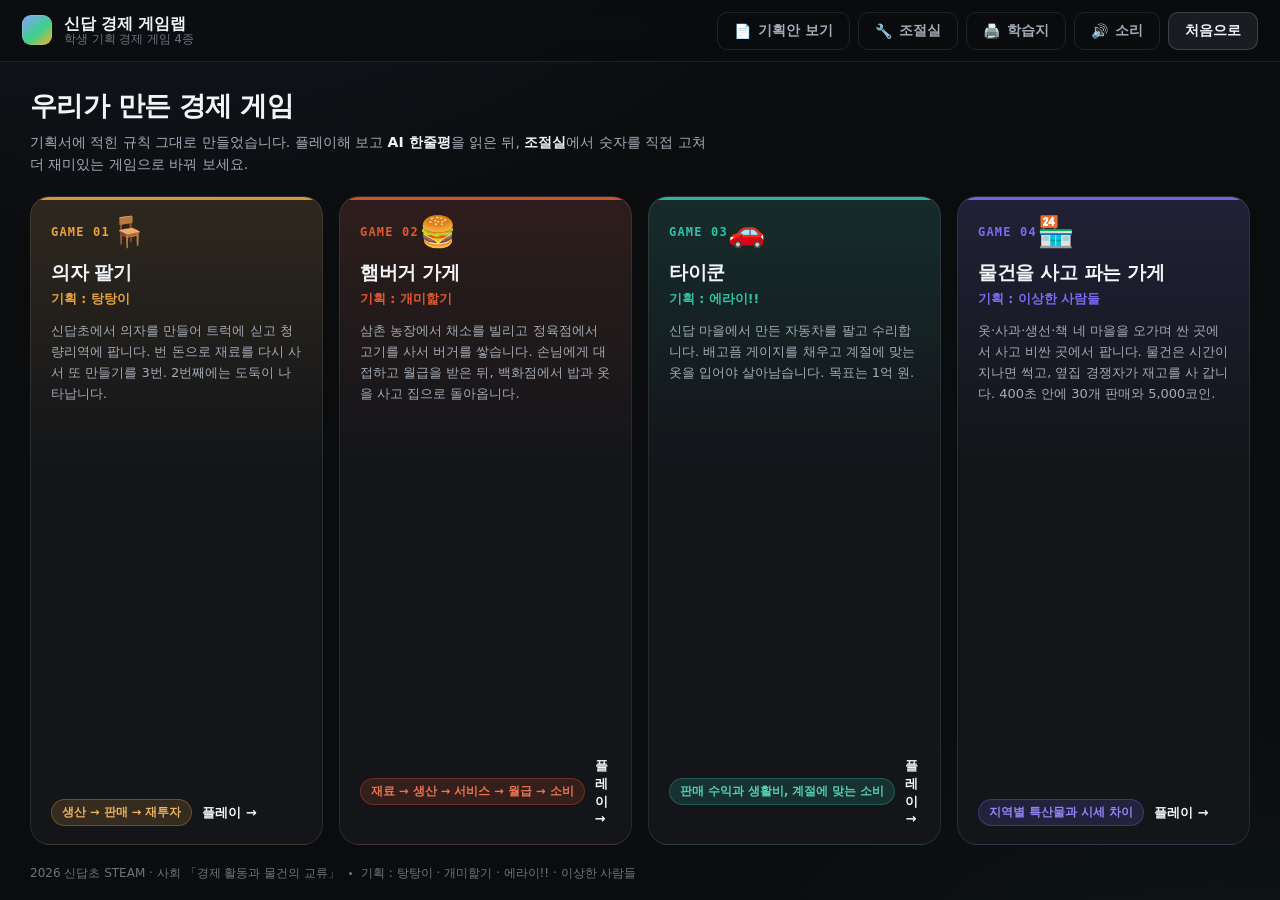
==== index.html @ 1791b45f "학생 기획안 PDF로 만든 STEAM 경제 게임 4종 - 기획서 PDF 16쪽을 PNG로 추출하고 게임별 규칙을 extracted_games.md로 정리 - 의자 팔기 / 햄버거 " ====
<!DOCTYPE html>
<html lang="ko">
<head>
<meta charset="UTF-8">
<meta name="viewport" content="width=device-width, initial-scale=1, viewport-fit=cover">
<title>신답 경제 게임랩 — 학생 기획 경제 게임 4종</title>
<meta name="description" content="초등학생이 직접 기획한 경제 게임 4종을 플레이하고, AI 한줄평을 보며 게임 밸런스를 직접 고쳐보는 STEAM 수업용 웹앱.">
<meta property="og:title" content="신답 경제 게임랩">
<meta property="og:description" content="학생이 기획한 경제 게임 4종 · AI 한줄평 · 밸런스 조절실">
<meta property="og:type" content="website">
<meta property="og:image" content="og.png">
<link rel="icon" href="favicon.svg" type="image/svg+xml">
<link rel="stylesheet" href="css/style.css">
<link rel="stylesheet" href="css/games.css">
</head>
<body>

<div id="app">

  <!-- ── 상단바 ───────────────────────────────────── -->
  <header class="topbar">
    <button class="brand" id="brand-btn" type="button">
      <span class="brand-mark" aria-hidden="true"></span>
      <span class="brand-text">
        <b>신답 경제 게임랩</b>
        <small>학생 기획 경제 게임 4종</small>
      </span>
    </button>

    <div class="topbar-right">
      <button class="btn ghost" id="btn-sheet" type="button" hidden>
        <span aria-hidden="true">📄</span> 기획안 보기
      </button>
      <button class="btn ghost" id="btn-tuner" type="button" hidden>
        <span aria-hidden="true">🔧</span> 조절실
      </button>
      <a class="btn ghost" id="btn-worksheet" href="worksheet.html" target="_blank" rel="noopener">
        <span aria-hidden="true">🖨️</span> 학습지
      </a>
      <button class="btn ghost" id="btn-sound" type="button" aria-pressed="true">
        <span aria-hidden="true">🔊</span> 소리
      </button>
      <button class="btn" id="btn-home" type="button" hidden>처음으로</button>
    </div>
  </header>

  <!-- ── 대시보드 ─────────────────────────────────── -->
  <main id="view-dashboard" class="view">
    <div class="dash-head">
      <h1>우리가 만든 경제 게임</h1>
      <p>기획서에 적힌 규칙 그대로 만들었습니다. 플레이해 보고 <b>AI 한줄평</b>을 읽은 뒤,
         <b>조절실</b>에서 숫자를 직접 고쳐 더 재미있는 게임으로 바꿔 보세요.</p>
    </div>
    <div class="card-grid" id="card-grid"></div>
    <footer class="dash-foot">
      <span>2026 신답초 STEAM · 사회 「경제 활동과 물건의 교류」</span>
      <span class="dot"></span>
      <span>기획 : 탕탕이 · 개미핥기 · 에라이!! · 이상한 사람들</span>
    </footer>
  </main>

  <!-- ── 게임 화면 ────────────────────────────────── -->
  <section id="view-game" class="view" hidden>
    <div class="game-head">
      <div class="gh-left">
        <span class="gh-num" id="gh-num">01</span>
        <div>
          <h2 id="gh-title">게임 제목</h2>
          <p class="gh-meta">
            <span id="gh-student">기획 : —</span>
            <span class="dot"></span>
            <span id="gh-concept">개념</span>
          </p>
        </div>
      </div>
      <div class="gh-review">
        <span class="gh-review-tag">AI 한줄평</span>
        <p id="gh-review-text">—</p>
      </div>
    </div>

    <div class="game-body">
      <aside class="panel stat-panel" id="stat-panel"></aside>
      <div class="stage-wrap">
        <div class="stage" id="scene"></div>
      </div>
      <aside class="panel ctrl-panel" id="interactive-controls-container"></aside>
    </div>
  </section>

  <!-- ── 결과 오버레이 ────────────────────────────── -->
  <div class="overlay" id="overlay" hidden>
    <div class="overlay-card" role="dialog" aria-modal="true">
      <div class="ov-icon" id="ov-icon">🎉</div>
      <h3 id="ov-title">성공!</h3>
      <p id="ov-desc"></p>
      <div class="ov-actions">
        <button class="btn primary" id="ov-btn" type="button">계속하기</button>
        <button class="btn ghost" id="ov-home" type="button">처음으로</button>
      </div>
    </div>
  </div>

  <!-- ── 기획안 뷰어 ──────────────────────────────── -->
  <div class="modal" id="sheet-modal" hidden>
    <div class="modal-card" role="dialog" aria-modal="true" aria-label="학생 기획안">
      <div class="modal-head">
        <h3 id="sheet-title">학생 기획안</h3>
        <button class="icon-btn" id="sheet-close" type="button" aria-label="닫기">✕</button>
      </div>
      <div class="sheet-scroll" id="sheet-scroll"></div>
    </div>
  </div>

  <!-- ── 조절실 (밸런스 튜너) ─────────────────────── -->
  <aside class="drawer" id="tuner" hidden aria-label="조절실">
    <div class="drawer-head">
      <div>
        <h3>🔧 조절실</h3>
        <p>숫자를 바꾸고 <b>적용 후 다시 시작</b>을 누르면 바뀐 규칙으로 플레이됩니다.</p>
      </div>
      <button class="icon-btn" id="tuner-close" type="button" aria-label="닫기">✕</button>
    </div>
    <div class="drawer-body" id="tuner-body"></div>
    <div class="drawer-foot">
      <button class="btn ghost" id="tuner-reset" type="button">기획서 원래 값으로</button>
      <button class="btn primary" id="tuner-apply" type="button">적용 후 다시 시작</button>
    </div>
  </aside>
  <div class="drawer-scrim" id="drawer-scrim" hidden></div>

</div>

<script src="js/core.js"></script>
<script src="js/games/chair.js"></script>
<script src="js/games/burger.js"></script>
<script src="js/games/tycoon.js"></script>
<script src="js/games/market.js"></script>
<script src="js/boot.js"></script>
</body>
</html>
---- css/style.css ----
/* ═══════════════════════════════════════════════════
   신답 경제 게임랩 — 뉴트럴 다크 + 게임별 액센트
   전자칠판(무스크롤) / 크롬북 16:9 기준
   ═══════════════════════════════════════════════════ */

*, *::before, *::after { box-sizing: border-box; }

:root {
  --bg:        #0b0c0e;
  --surface:   #131519;
  --surface-2: #191c21;
  --surface-3: #21252c;
  --line:      rgba(255,255,255,.09);
  --line-2:    rgba(255,255,255,.16);
  --text:      #f2f4f7;
  --text-2:    #a3abb6;
  --text-3:    #6c757f;

  --accent:      #8aa0ff;
  --accent-soft: rgba(138,160,255,.14);

  --good: #3ecf8e;
  --warn: #f0b429;
  --bad:  #f2565b;

  --r-sm: 8px;
  --r:    14px;
  --r-lg: 20px;

  --shadow: 0 1px 2px rgba(0,0,0,.4), 0 8px 28px rgba(0,0,0,.45);

  --font: "Pretendard Variable", Pretendard, -apple-system, BlinkMacSystemFont,
          "Segoe UI", "Malgun Gothic", "Apple SD Gothic Neo", system-ui, sans-serif;
  --mono: "SF Mono", "JetBrains Mono", Consolas, "D2Coding", ui-monospace, monospace;
}

html, body {
  margin: 0; padding: 0;
  height: 100%;
  background: var(--bg);
  color: var(--text);
  font-family: var(--font);
  -webkit-font-smoothing: antialiased;
  overscroll-behavior: none;
}
body { overflow: hidden; }

button { font-family: inherit; }
h1, h2, h3, h4, p { margin: 0; }

#app {
  height: 100dvh;
  display: flex;
  flex-direction: column;
  background:
    radial-gradient(1200px 600px at 12% -10%, rgba(138,160,255,.07), transparent 60%),
    radial-gradient(900px 500px at 95% 110%, rgba(62,207,142,.05), transparent 60%),
    var(--bg);
}

/* ── 상단바 ─────────────────────────────────────── */
.topbar {
  flex: 0 0 auto;
  height: 62px;
  display: flex; align-items: center; justify-content: space-between;
  padding: 0 22px;
  border-bottom: 1px solid var(--line);
  background: rgba(11,12,14,.72);
  backdrop-filter: blur(10px);
}
.brand {
  display: flex; align-items: center; gap: 12px;
  background: none; border: 0; padding: 0; cursor: pointer; color: inherit;
}
.brand-mark {
  width: 30px; height: 30px; border-radius: 9px; flex: 0 0 auto;
  background: linear-gradient(140deg, #8aa0ff 0%, #3ecf8e 55%, #f0b429 100%);
  box-shadow: 0 0 0 1px rgba(255,255,255,.12) inset;
}
.brand-text { display: flex; flex-direction: column; align-items: flex-start; line-height: 1.15; }
.brand-text b { font-size: 16px; letter-spacing: -.01em; }
.brand-text small { font-size: 11.5px; color: var(--text-3); }

.topbar-right { display: flex; align-items: center; gap: 8px; }

.btn {
  height: 38px; padding: 0 16px;
  border-radius: 10px;
  border: 1px solid var(--line-2);
  background: var(--surface-2);
  color: var(--text);
  font-size: 14px; font-weight: 600;
  cursor: pointer;
  transition: background .14s ease, border-color .14s ease, transform .08s ease;
  display: inline-flex; align-items: center; gap: 7px;
  white-space: nowrap;
  text-decoration: none;
}
.btn:hover { background: var(--surface-3); border-color: rgba(255,255,255,.26); }
.btn:active { transform: translateY(1px); }
.btn.ghost { background: transparent; border-color: var(--line); color: var(--text-2); }
.btn.ghost:hover { background: var(--surface-2); color: var(--text); }
.btn.primary {
  background: var(--accent); border-color: transparent; color: #0b0c0e;
}
.btn.primary:hover { filter: brightness(1.08); background: var(--accent); }
.btn[disabled] { opacity: .38; cursor: not-allowed; transform: none; }
.btn.big { height: 46px; font-size: 15.5px; padding: 0 20px; }
.btn[aria-pressed="false"] { opacity: .45; }

.icon-btn {
  width: 34px; height: 34px; border-radius: 9px;
  border: 1px solid var(--line); background: transparent; color: var(--text-2);
  cursor: pointer; font-size: 15px; line-height: 1;
}
.icon-btn:hover { background: var(--surface-2); color: var(--text); }

.dot { display: inline-block; width: 3px; height: 3px; border-radius: 50%;
       background: var(--text-3); vertical-align: middle; margin: 0 9px; }

/* ── 뷰 공통 ────────────────────────────────────── */
.view { flex: 1 1 auto; min-height: 0; display: flex; flex-direction: column; }
.view[hidden] { display: none; }

/* ── 대시보드 ───────────────────────────────────── */
#view-dashboard { padding: 26px 30px 18px; gap: 20px; }
.dash-head h1 { font-size: 27px; font-weight: 800; letter-spacing: -.025em; }
.dash-head p  { margin-top: 7px; font-size: 14px; color: var(--text-2); max-width: 76ch; line-height: 1.6; }
.dash-head b  { color: var(--text); font-weight: 700; }

.card-grid {
  flex: 1 1 auto; min-height: 0;
  display: grid;
  grid-template-columns: repeat(4, 1fr);
  gap: 16px;
}

.gcard {
  position: relative;
  display: flex; flex-direction: column;
  padding: 20px 20px 18px;
  border-radius: var(--r-lg);
  border: 1px solid var(--line);
  background:
    linear-gradient(180deg, color-mix(in srgb, var(--c) 13%, transparent) 0%, transparent 42%),
    var(--surface);
  cursor: pointer; text-align: left;
  color: inherit;
  transition: transform .16s cubic-bezier(.2,.7,.3,1), border-color .16s ease, box-shadow .16s ease;
  overflow: hidden;
}
.gcard::after {
  content: ""; position: absolute; inset: 0 0 auto 0; height: 3px;
  background: var(--c); opacity: .9;
}
.gcard:hover {
  transform: translateY(-4px);
  border-color: color-mix(in srgb, var(--c) 45%, var(--line));
  box-shadow: 0 14px 34px rgba(0,0,0,.5), 0 0 0 1px color-mix(in srgb, var(--c) 22%, transparent);
}
.gcard-top { display: flex; align-items: center; justify-content: space-between; margin-bottom: 14px; }
.gcard-num {
  font-family: var(--mono); font-size: 12px; letter-spacing: .1em;
  color: var(--c); font-weight: 700;
}
.gcard-emoji { font-size: 30px; line-height: 1; }
.gcard h3 { font-size: 19px; font-weight: 800; letter-spacing: -.02em; line-height: 1.25; }
.gcard-student { margin-top: 6px; font-size: 12.5px; color: var(--c); font-weight: 600; }
.gcard-desc {
  margin-top: 12px; font-size: 13px; line-height: 1.62; color: var(--text-2);
  flex: 1 1 auto;
}
.gcard-foot { margin-top: 14px; display: flex; align-items: center; justify-content: space-between; gap: 10px; }
.badge {
  font-size: 11.5px; font-weight: 600; padding: 5px 10px; border-radius: 999px;
  background: color-mix(in srgb, var(--c) 16%, transparent);
  color: color-mix(in srgb, var(--c) 82%, white);
  border: 1px solid color-mix(in srgb, var(--c) 30%, transparent);
  white-space: nowrap;
}
.gcard-play {
  font-size: 13px; font-weight: 700; color: var(--text);
  display: inline-flex; align-items: center; gap: 5px;
}

.dash-foot {
  flex: 0 0 auto;
  font-size: 12px; color: var(--text-3);
  display: flex; align-items: center; flex-wrap: wrap;
}

/* ── 게임 헤더 ──────────────────────────────────── */
#view-game { padding: 0; }
.game-head {
  flex: 0 0 auto;
  display: flex; align-items: stretch; justify-content: space-between; gap: 20px;
  padding: 14px 26px;
  border-bottom: 1px solid var(--line);
  background: linear-gradient(180deg, color-mix(in srgb, var(--c,#8aa0ff) 10%, transparent), transparent);
}
.gh-left { display: flex; align-items: center; gap: 14px; min-width: 0; }
.gh-num {
  font-family: var(--mono); font-size: 12px; font-weight: 700; letter-spacing: .1em;
  color: var(--c, var(--accent));
  border: 1px solid color-mix(in srgb, var(--c,#8aa0ff) 40%, transparent);
  padding: 6px 9px; border-radius: 8px;
}
.game-head h2 { font-size: 19px; font-weight: 800; letter-spacing: -.02em; }
.gh-meta { margin-top: 3px; font-size: 12.5px; color: var(--text-3); }
.gh-meta #gh-student { color: var(--c, var(--accent)); font-weight: 600; }

.gh-review {
  display: flex; align-items: center; gap: 12px;
  max-width: 640px;
  padding: 9px 15px;
  border-radius: 12px;
  border: 1px solid var(--line);
  background: var(--surface);
}
.gh-review-tag {
  flex: 0 0 auto;
  font-size: 11px; font-weight: 700; letter-spacing: .02em;
  padding: 4px 9px; border-radius: 999px;
  background: var(--accent-soft); color: #b9c6ff;
  border: 1px solid rgba(138,160,255,.28);
}
.gh-review p { font-size: 13px; line-height: 1.55; color: var(--text-2); }
.gh-review b { color: var(--text); }

/* ── 게임 본문 3분할 ────────────────────────────── */
.game-body {
  flex: 1 1 auto; min-height: 0;
  display: grid;
  grid-template-columns: 236px minmax(0,1fr) 268px;
  gap: 16px;
  padding: 16px 26px 20px;
}
.panel {
  border: 1px solid var(--line);
  border-radius: var(--r);
  background: var(--surface);
  padding: 16px;
  overflow-y: auto;
  overflow-x: hidden;
}
.panel::-webkit-scrollbar { width: 8px; }
.panel::-webkit-scrollbar-thumb { background: var(--surface-3); border-radius: 8px; }

.stage-wrap { min-width: 0; min-height: 0; display: flex; }
.stage {
  flex: 1 1 auto; min-width: 0; min-height: 0;
  position: relative;
  border: 1px solid var(--line);
  border-radius: var(--r);
  background:
    linear-gradient(180deg, rgba(255,255,255,.02), transparent 30%),
    var(--surface-2);
  overflow: hidden;
}

/* 패널 요소 */
.p-title {
  font-size: 11px; font-weight: 700; letter-spacing: .09em; text-transform: uppercase;
  color: var(--text-3); margin-bottom: 12px;
}
.stat {
  display: flex; align-items: baseline; justify-content: space-between; gap: 8px;
  padding: 11px 0;
  border-bottom: 1px solid var(--line);
}
.stat:last-child { border-bottom: 0; }
.stat-label { font-size: 13px; color: var(--text-2); }
.stat-value { font-family: var(--mono); font-size: 17px; font-weight: 700; letter-spacing: -.02em; }
.stat-value.sm { font-size: 14px; }
.stat-value.c  { color: var(--c, var(--accent)); }
.stat-value.good { color: var(--good); }
.stat-value.warn { color: var(--warn); }
.stat-value.bad  { color: var(--bad); }

.gauge { margin: 10px 0 4px; }
.gauge-top { display: flex; justify-content: space-between; font-size: 12px; color: var(--text-2); margin-bottom: 6px; }
.gauge-bar { height: 8px; border-radius: 99px; background: var(--surface-3); overflow: hidden; }
.gauge-fill { height: 100%; border-radius: 99px; transition: width .25s ease, background .25s ease; }

.hint {
  margin-top: 12px; padding: 11px 12px;
  font-size: 12.5px; line-height: 1.6; color: var(--text-2);
  background: var(--surface-2); border: 1px solid var(--line); border-radius: 10px;
}
.hint b { color: var(--text); }

.ctrl-group { margin-bottom: 16px; }
.ctrl-group:last-child { margin-bottom: 0; }
.ctrl-grid { display: grid; gap: 8px; }
.ctrl-grid.two { grid-template-columns: 1fr 1fr; }

.abtn {
  width: 100%;
  min-height: 46px; padding: 10px 12px;
  border-radius: 11px;
  border: 1px solid var(--line-2);
  background: var(--surface-2);
  color: var(--text);
  font-size: 14px; font-weight: 650;
  cursor: pointer; text-align: left;
  display: flex; align-items: center; gap: 9px;
  transition: background .13s ease, border-color .13s ease, transform .08s ease;
}
.abtn:hover:not([disabled]) { background: var(--surface-3); border-color: color-mix(in srgb, var(--c,#8aa0ff) 50%, var(--line-2)); }
.abtn:active:not([disabled]) { transform: translateY(1px); }
.abtn[disabled] { opacity: .34; cursor: not-allowed; }
.abtn .ab-ico { font-size: 18px; line-height: 1; flex: 0 0 auto; }
.abtn .ab-body { min-width: 0; }
.abtn .ab-sub { display: block; font-size: 11.5px; font-weight: 500; color: var(--text-3); margin-top: 2px; }
.abtn.accent { background: var(--c, var(--accent)); color: #0b0c0e; border-color: transparent; }
.abtn.accent .ab-sub { color: rgba(0,0,0,.6); }
.abtn.accent:hover:not([disabled]) { filter: brightness(1.08); background: var(--c, var(--accent)); }
.abtn.key::after {
  content: attr(data-key);
  margin-left: auto; flex: 0 0 auto;
  font-family: var(--mono); font-size: 10.5px; font-weight: 700;
  padding: 3px 7px; border-radius: 6px;
  background: rgba(255,255,255,.09); color: var(--text-3);
}
.abtn.accent.key::after { background: rgba(0,0,0,.16); color: rgba(0,0,0,.6); }

/* ── 오버레이 ───────────────────────────────────── */
.overlay {
  position: fixed; inset: 0; z-index: 60;
  display: flex; align-items: center; justify-content: center;
  background: rgba(6,7,9,.74);
  backdrop-filter: blur(6px);
  animation: fadein .18s ease;
}
.overlay[hidden] { display: none; }
@keyframes fadein { from { opacity: 0 } to { opacity: 1 } }
@keyframes pop { from { opacity: 0; transform: translateY(10px) scale(.97) } to { opacity: 1; transform: none } }
.overlay-card {
  width: min(480px, 90vw);
  padding: 32px 30px 26px;
  border-radius: var(--r-lg);
  border: 1px solid var(--line-2);
  background: var(--surface);
  box-shadow: var(--shadow);
  text-align: center;
  animation: pop .22s cubic-bezier(.2,.8,.3,1);
}
.ov-icon { font-size: 44px; line-height: 1; margin-bottom: 14px; }
.overlay-card h3 { font-size: 23px; font-weight: 800; letter-spacing: -.02em; }
.overlay-card p { margin-top: 10px; font-size: 14px; line-height: 1.68; color: var(--text-2); }
.overlay-card p b { color: var(--text); }
.ov-actions { margin-top: 24px; display: flex; gap: 9px; justify-content: center; }

/* ── 기획안 모달 ────────────────────────────────── */
.modal {
  position: fixed; inset: 0; z-index: 70;
  display: flex; align-items: center; justify-content: center;
  background: rgba(6,7,9,.8); backdrop-filter: blur(6px);
  animation: fadein .18s ease;
  padding: 24px;
}
.modal[hidden] { display: none; }
.modal-card {
  width: min(980px, 94vw); max-height: 90dvh;
  display: flex; flex-direction: column;
  border-radius: var(--r-lg);
  border: 1px solid var(--line-2);
  background: var(--surface);
  box-shadow: var(--shadow);
  animation: pop .22s cubic-bezier(.2,.8,.3,1);
  overflow: hidden;
}
.modal-head {
  flex: 0 0 auto;
  display: flex; align-items: center; justify-content: space-between;
  padding: 16px 20px; border-bottom: 1px solid var(--line);
}
.modal-head h3 { font-size: 16px; font-weight: 700; }
.sheet-scroll {
  flex: 1 1 auto; overflow-y: auto; padding: 18px 20px 24px;
  display: grid; gap: 16px;
}
.sheet-scroll img {
  width: 100%; display: block; border-radius: 10px;
  background: #fff; border: 1px solid var(--line);
}
.sheet-cap { font-size: 12px; color: var(--text-3); margin-bottom: -8px; }

/* ── 조절실 드로어 ──────────────────────────────── */
.drawer {
  position: fixed; top: 0; right: 0; bottom: 0; z-index: 80;
  width: min(400px, 92vw);
  display: flex; flex-direction: column;
  background: var(--surface);
  border-left: 1px solid var(--line-2);
  box-shadow: -20px 0 50px rgba(0,0,0,.5);
  animation: slidein .24s cubic-bezier(.2,.8,.3,1);
}
.drawer[hidden] { display: none; }
@keyframes slidein { from { transform: translateX(100%) } to { transform: none } }
.drawer-scrim { position: fixed; inset: 0; z-index: 79; background: rgba(6,7,9,.5); }
.drawer-scrim[hidden] { display: none; }
.drawer-head {
  flex: 0 0 auto; display: flex; gap: 12px; justify-content: space-between;
  padding: 18px 20px 16px; border-bottom: 1px solid var(--line);
}
.drawer-head h3 { font-size: 16px; font-weight: 700; }
.drawer-head p { margin-top: 6px; font-size: 12.5px; line-height: 1.55; color: var(--text-3); }
.drawer-head b { color: var(--text-2); }
.drawer-body { flex: 1 1 auto; overflow-y: auto; padding: 6px 20px 20px; }
.drawer-foot {
  flex: 0 0 auto; display: flex; gap: 8px; padding: 14px 20px;
  border-top: 1px solid var(--line); background: var(--surface);
}
.drawer-foot .btn { flex: 1 1 auto; justify-content: center; }

.tune {
  padding: 15px 0 16px;
  border-bottom: 1px solid var(--line);
}
.tune:last-child { border-bottom: 0; }
.tune-top { display: flex; align-items: baseline; justify-content: space-between; gap: 10px; }
.tune-label { font-size: 13.5px; font-weight: 650; }
.tune-val { font-family: var(--mono); font-size: 14px; font-weight: 700; color: var(--accent); white-space: nowrap; }
.tune-note { margin-top: 4px; font-size: 11.5px; color: var(--text-3); line-height: 1.5; }
.tune input[type="range"] {
  width: 100%; margin-top: 11px; -webkit-appearance: none; appearance: none;
  height: 4px; border-radius: 99px; background: var(--surface-3); outline: none;
}
.tune input[type="range"]::-webkit-slider-thumb {
  -webkit-appearance: none; appearance: none;
  width: 18px; height: 18px; border-radius: 50%;
  background: var(--accent); border: 3px solid var(--surface); cursor: pointer;
  box-shadow: 0 1px 5px rgba(0,0,0,.5);
}
.tune input[type="range"]::-moz-range-thumb {
  width: 14px; height: 14px; border-radius: 50%;
  background: var(--accent); border: 3px solid var(--surface); cursor: pointer;
}
.tune-orig { font-size: 11px; color: var(--text-3); margin-top: 7px; font-family: var(--mono); }
.tune-orig.changed { color: var(--warn); }

.tuner-review {
  margin: 14px 0 4px; padding: 13px 14px;
  border-radius: 11px; border: 1px solid rgba(240,180,41,.26);
  background: rgba(240,180,41,.08);
  font-size: 12.5px; line-height: 1.62; color: #f3d79a;
}
.tuner-review b { color: #ffe6b0; }
.tuner-review .tr-tag {
  display: block; font-size: 10.5px; font-weight: 700; letter-spacing: .08em;
  color: var(--warn); margin-bottom: 5px;
}

/* ── 스테이지 공용 부품 ─────────────────────────── */
.scene-pad { position: absolute; inset: 0; padding: 20px; display: flex; flex-direction: column; }
.scene-center { position: absolute; inset: 0; display: flex; align-items: center; justify-content: center; }

.toast {
  position: absolute; left: 50%; top: 16px; transform: translateX(-50%);
  padding: 9px 16px; border-radius: 999px;
  background: rgba(11,12,14,.9); border: 1px solid var(--line-2);
  font-size: 13px; font-weight: 600; color: var(--text);
  white-space: nowrap; z-index: 20;
  animation: toastin .22s cubic-bezier(.2,.8,.3,1);
  pointer-events: none;
}
@keyframes toastin { from { opacity: 0; transform: translate(-50%, -8px) } to { opacity: 1; transform: translate(-50%, 0) } }

.float-num {
  position: absolute; font-family: var(--mono); font-weight: 800; font-size: 17px;
  pointer-events: none; z-index: 25;
  animation: floatup 1s ease-out forwards;
}
@keyframes floatup {
  from { opacity: 1; transform: translateY(0) }
  to   { opacity: 0; transform: translateY(-42px) }
}

.big-timer {
  font-family: var(--mono); font-weight: 800; letter-spacing: -.02em;
}

@media (max-width: 1180px) {
  .game-body { grid-template-columns: 200px minmax(0,1fr) 230px; gap: 12px; padding: 12px 16px 16px; }
  .card-grid { grid-template-columns: repeat(2, 1fr); }
  #view-dashboard { padding: 20px 20px 14px; }
  .gh-review { display: none; }
}
---- css/games.css ----
/* ═══════════════════════════════════════════════════
   games.css — 게임별 스테이지 스타일
   ═══════════════════════════════════════════════════ */

/* ───────────────────────────────────────────────────
   GAME 01 · 의자 팔기
   ─────────────────────────────────────────────────── */
.cs { position: absolute; inset: 0; display: flex; flex-direction: column; }
.cs-sky {
  position: absolute; inset: 0;
  background:
    radial-gradient(600px 260px at 50% -8%, rgba(232,163,61,.10), transparent 70%),
    linear-gradient(180deg, rgba(255,255,255,.02), transparent 40%);
  pointer-events: none;
}
.cs-band {
  position: relative;
  flex: 0 0 auto;
  display: grid; grid-template-columns: 130px 1fr 130px;
  align-items: end; gap: 8px;
  padding: 34px 26px 0;
}
.cs-place { text-align: center; }
.cs-ico { font-size: 44px; line-height: 1; filter: drop-shadow(0 6px 12px rgba(0,0,0,.45)); }
.cs-name { margin-top: 8px; font-size: 12.5px; font-weight: 700; color: var(--text-2); }
.cs-road { position: relative; height: 64px; }
.cs-line {
  position: absolute; left: 0; right: 0; bottom: 12px; height: 2px;
  background: repeating-linear-gradient(90deg, var(--line-2) 0 16px, transparent 16px 30px);
}
.cs-truck {
  position: absolute; bottom: 16px; left: 0;
  font-size: 34px; line-height: 1;
  transition: left 1.05s cubic-bezier(.45,.05,.35,1);
}
.cs-truck.at-dest { left: calc(100% - 38px); }

.cs-bench {
  flex: 1 1 auto;
  display: flex; align-items: center; justify-content: center; gap: 26px;
  padding: 0 26px;
}
.cs-slot { text-align: center; }
.cs-slot.dim { opacity: .28; }
.cs-box {
  position: relative;
  width: 92px; height: 92px; border-radius: 18px;
  display: flex; align-items: center; justify-content: center;
  font-size: 42px;
  background: var(--surface); border: 1px solid var(--line-2);
  box-shadow: inset 0 1px 0 rgba(255,255,255,.05);
  overflow: hidden;
}
.cs-box.build::after {
  content: ""; position: absolute; left: 0; right: 0; bottom: 0;
  height: var(--p, 0%);
  background: linear-gradient(180deg, rgba(232,163,61,.28), rgba(232,163,61,.12));
  transition: height .18s ease;
}
.cs-cap { margin-top: 9px; font-size: 12px; color: var(--text-2); font-weight: 600; }
.cs-arrow { font-size: 22px; color: var(--text-3); }
.cs-hammer { font-size: 34px; animation: swing 1.1s ease-in-out infinite; }
@keyframes swing { 0%,100% { transform: rotate(-12deg) } 50% { transform: rotate(18deg) } }

.cs-phase {
  flex: 0 0 auto;
  padding: 12px 20px 18px;
  text-align: center; font-size: 14px; font-weight: 700; color: var(--text-2);
  letter-spacing: -.01em;
}
.cs-phase.danger { color: var(--bad); animation: blink .8s steps(2) infinite; }
@keyframes blink { 50% { opacity: .35 } }

.cs-thief {
  position: absolute; z-index: 30;
  width: 62px; height: 62px; border-radius: 50%;
  border: 2px solid var(--bad); background: rgba(242,86,91,.14);
  font-size: 30px; line-height: 1; cursor: pointer;
  display: flex; align-items: center; justify-content: center;
  transition: left .3s ease, top .3s ease;
  box-shadow: 0 0 0 6px rgba(242,86,91,.1), 0 8px 22px rgba(0,0,0,.5);
}
.cs-thief:hover { transform: scale(1.08); }

/* ───────────────────────────────────────────────────
   GAME 02 · 햄버거 가게
   ─────────────────────────────────────────────────── */
.bs { position: absolute; inset: 0; display: flex; flex-direction: column; }
.bs-loc {
  flex: 0 0 auto;
  display: flex; align-items: center; justify-content: center; gap: 6px;
  padding: 14px 0 4px;
}
.bs-loc-item {
  display: flex; align-items: center; gap: 7px;
  padding: 7px 13px; border-radius: 999px;
  font-size: 12.5px; font-weight: 650; color: var(--text-3);
  border: 1px solid transparent;
}
.bs-loc-item.on {
  color: var(--text);
  background: rgba(228,87,46,.13);
  border-color: rgba(228,87,46,.34);
}
.bs-loc-sep { color: var(--text-3); font-size: 11px; }

.bs-main { flex: 1 1 auto; position: relative; display: flex; align-items: center; justify-content: center; gap: 34px; padding: 0 26px; }

/* 버거 쌓기 */
.bs-stack {
  display: flex; flex-direction: column-reverse; align-items: center;
  gap: 3px; min-height: 190px; justify-content: flex-start;
}
.bs-layer {
  border-radius: 20px;
  display: flex; align-items: center; justify-content: center;
  font-size: 12px; font-weight: 700; color: #2a1b12;
  animation: drop .26s cubic-bezier(.2,.9,.3,1.2);
  box-shadow: 0 2px 6px rgba(0,0,0,.35);
}
@keyframes drop { from { opacity: 0; transform: translateY(-26px) } to { opacity: 1; transform: none } }
.bs-layer.bun    { width: 150px; height: 34px; background: linear-gradient(180deg,#e0a760,#c98a44); border-radius: 26px 26px 8px 8px; }
.bs-layer.bunb   { width: 150px; height: 26px; background: linear-gradient(180deg,#d59a56,#b87c3c); border-radius: 8px 8px 20px 20px; }
.bs-layer.veg    { width: 158px; height: 20px; background: linear-gradient(180deg,#63b34a,#3f8c31); color:#eaffe4; }
.bs-layer.patty  { width: 154px; height: 26px; background: linear-gradient(180deg,#7a4a2c,#54301a); color:#f6ded0; }
.bs-layer.cheese { width: 162px; height: 14px; background: linear-gradient(180deg,#f4c542,#d9a020); }

.bs-order {
  min-width: 190px;
  padding: 16px 18px; border-radius: 14px;
  border: 1px solid var(--line-2); background: var(--surface);
}
.bs-order h4 { font-size: 12.5px; color: var(--text-3); font-weight: 700; letter-spacing: .04em; }
.bs-order .bs-menu { margin-top: 10px; font-size: 19px; font-weight: 800; letter-spacing: -.02em; }
.bs-order .bs-price { margin-top: 6px; font-family: var(--mono); font-size: 14px; color: #ffb08d; font-weight: 700; }
.bs-guest { font-size: 46px; text-align: center; margin-bottom: 10px; }
.bs-recipe { margin-top: 12px; display: flex; flex-wrap: wrap; gap: 5px; }
.bs-chip {
  font-size: 11px; font-weight: 700; padding: 4px 9px; border-radius: 999px;
  background: var(--surface-3); color: var(--text-2);
}
.bs-chip.done { background: rgba(62,207,142,.16); color: #8ff0c4; }

/* 매장 배치 (page_08 재현) */
.bs-shop { display: grid; grid-template-columns: repeat(2, 74px); gap: 14px; }
.bs-table {
  width: 74px; height: 60px; border-radius: 12px;
  border: 1px dashed var(--line-2);
  display: flex; align-items: center; justify-content: center; font-size: 22px;
  color: var(--text-3);
}
.bs-table.busy { border-style: solid; border-color: rgba(228,87,46,.5); background: rgba(228,87,46,.08); }
.bs-counter {
  margin-top: 4px; grid-column: span 2;
  height: 40px; border-radius: 10px; background: var(--surface-3);
  display: flex; align-items: center; justify-content: center;
  font-size: 12px; font-weight: 700; color: var(--text-2); letter-spacing: .04em;
}

.bs-shelf { display: grid; grid-template-columns: repeat(2, 1fr); gap: 10px; }
.bs-item {
  padding: 14px 12px; border-radius: 13px; text-align: center;
  border: 1px solid var(--line-2); background: var(--surface);
  min-width: 104px;
}
.bs-item .bi-ico { font-size: 30px; }
.bs-item .bi-name { margin-top: 7px; font-size: 12.5px; font-weight: 700; }
.bs-item .bi-price { margin-top: 3px; font-family: var(--mono); font-size: 11.5px; color: var(--text-3); }
.bs-item.bought { opacity: .4; border-color: var(--good); }

.bs-goal { flex: 0 0 auto; padding: 10px 26px 16px; }
.bs-goal-bar { height: 7px; border-radius: 99px; background: var(--surface-3); overflow: hidden; }
.bs-goal-fill { height: 100%; background: linear-gradient(90deg,#e4572e,#f0b429); transition: width .3s ease; }
.bs-goal-txt { margin-top: 7px; display: flex; justify-content: space-between; font-size: 11.5px; color: var(--text-3); font-family: var(--mono); }

/* ───────────────────────────────────────────────────
   GAME 03 · 타이쿤
   ─────────────────────────────────────────────────── */
.ty { position: absolute; inset: 0; display: flex; flex-direction: column; }
.ty-world { flex: 1 1 auto; position: relative; overflow: hidden; }
.ty-half {
  position: absolute; top: 0; bottom: 0; width: 50%;
  display: flex; flex-direction: column; align-items: center; justify-content: center;
  gap: 10px; transition: opacity .3s ease, filter .3s ease;
}
.ty-half.village { left: 0; }
.ty-half.travel  { right: 0; border-left: 1px dashed var(--line); }
.ty-half.off { opacity: .22; filter: grayscale(1); }
.ty-half h4 { font-size: 12.5px; font-weight: 700; color: var(--text-3); letter-spacing: .06em; }
.ty-scene-ico { font-size: 54px; line-height: 1; }
.ty-sub { font-size: 12px; color: var(--text-3); }

.ty-cars { display: flex; gap: 8px; margin-top: 6px; flex-wrap: wrap; justify-content: center; max-width: 240px; }
.ty-car {
  width: 42px; height: 42px; border-radius: 11px;
  display: flex; align-items: center; justify-content: center; font-size: 21px;
  background: var(--surface); border: 1px solid var(--line-2);
}
.ty-car.broken { border-color: rgba(242,86,91,.5); background: rgba(242,86,91,.1); }

.ty-season {
  position: absolute; top: 14px; left: 50%; transform: translateX(-50%);
  display: flex; align-items: center; gap: 9px;
  padding: 7px 15px; border-radius: 999px;
  background: rgba(11,12,14,.78); border: 1px solid var(--line-2);
  font-size: 12.5px; font-weight: 700; z-index: 5;
}
.ty-season .ts-day { font-family: var(--mono); color: var(--text-3); font-weight: 600; }
.ty-wear {
  font-size: 11.5px; padding: 3px 9px; border-radius: 999px;
  background: var(--surface-3); color: var(--text-2); font-weight: 650;
}
.ty-wear.bad { background: rgba(242,86,91,.18); color: #ffb3b6; }
.ty-wear.good { background: rgba(62,207,142,.16); color: #8ff0c4; }

.ty-gauges { flex: 0 0 auto; display: grid; grid-template-columns: repeat(3, 1fr); gap: 14px; padding: 12px 22px 16px; }
.ty-g-label { display: flex; justify-content: space-between; font-size: 11.5px; color: var(--text-2); margin-bottom: 5px; }
.ty-g-bar { height: 9px; border-radius: 99px; background: var(--surface-3); overflow: hidden; }
.ty-g-fill { height: 100%; border-radius: 99px; transition: width .3s linear, background .3s ease; }

/* ───────────────────────────────────────────────────
   GAME 04 · 물건을 사고 파는 가게
   ─────────────────────────────────────────────────── */
.mk { position: absolute; inset: 0; display: flex; flex-direction: column; }
.mk-top {
  flex: 0 0 auto; display: flex; align-items: center; justify-content: space-between;
  padding: 12px 20px 8px;
}
.mk-clock { font-family: var(--mono); font-size: 22px; font-weight: 800; }
.mk-clock.urgent { color: var(--bad); animation: blink .7s steps(2) infinite; }
.mk-rival { font-size: 12px; color: var(--text-3); }

.mk-map {
  flex: 1 1 auto;
  display: grid; grid-template-columns: 1fr 76px 1fr; gap: 10px;
  padding: 0 18px 6px;
  min-height: 0;
}
.mk-col { display: grid; gap: 10px; min-height: 0; }
.mk-road {
  border-radius: 12px;
  background:
    linear-gradient(180deg, rgba(255,255,255,.03), rgba(255,255,255,.01)),
    var(--surface-2);
  position: relative;
  border: 1px solid var(--line);
}
.mk-road::after {
  content: ""; position: absolute; left: 50%; top: 12px; bottom: 12px; width: 3px;
  transform: translateX(-50%);
  background: repeating-linear-gradient(180deg, var(--line-2) 0 14px, transparent 14px 28px);
}
.mk-me {
  position: absolute; left: 50%; transform: translateX(-50%);
  font-size: 26px; transition: top .3s cubic-bezier(.3,.8,.3,1);
  z-index: 3;
}

.mk-shop {
  border-radius: 13px; border: 1px solid var(--line);
  background: var(--surface);
  padding: 11px 13px;
  display: flex; flex-direction: column; gap: 6px;
  cursor: pointer;
  transition: border-color .15s ease, background .15s ease, transform .1s ease;
  min-height: 0;
}
.mk-shop:hover { border-color: var(--line-2); background: var(--surface-2); }
.mk-shop.here { border-color: color-mix(in srgb, var(--c) 60%, transparent); background: color-mix(in srgb, var(--c) 9%, var(--surface)); }
.mk-shop-head { display: flex; align-items: center; gap: 8px; }
.mk-shop-ico { font-size: 22px; }
.mk-shop-name { font-size: 13.5px; font-weight: 750; }
.mk-shop-tag {
  margin-left: auto; font-size: 10.5px; font-weight: 700; padding: 3px 8px; border-radius: 999px;
  background: var(--surface-3); color: var(--text-3);
}
.mk-shop-tag.here { background: color-mix(in srgb, var(--c) 22%, transparent); color: #d9d3ff; }
.mk-prices { display: grid; grid-template-columns: repeat(4, 1fr); gap: 5px; }
.mk-price {
  text-align: center; padding: 5px 2px; border-radius: 8px;
  background: var(--surface-2); border: 1px solid transparent;
  font-size: 11px;
}
.mk-price .mp-ico { font-size: 15px; display: block; }
.mk-price .mp-val { font-family: var(--mono); font-weight: 700; font-size: 11px; }
.mk-price.cheap { border-color: rgba(62,207,142,.4); color: #8ff0c4; }
.mk-price.pricey { border-color: rgba(240,180,41,.4); color: #ffd98a; }
.mk-price .mp-stock { display: block; font-size: 9.5px; color: var(--text-3); }

.mk-bag {
  flex: 0 0 auto;
  display: flex; align-items: center; gap: 8px; flex-wrap: wrap;
  padding: 10px 20px 14px;
  border-top: 1px solid var(--line);
}
.mk-bag-title { font-size: 11px; font-weight: 700; letter-spacing: .08em; color: var(--text-3); margin-right: 4px; }
.mk-bag-item {
  display: flex; align-items: center; gap: 6px;
  padding: 5px 11px; border-radius: 999px;
  background: var(--surface-2); border: 1px solid var(--line-2);
  font-size: 12px; font-weight: 650;
}
.mk-bag-item .mb-fresh { font-family: var(--mono); font-size: 10.5px; color: var(--text-3); }
.mk-bag-item.rotting { border-color: rgba(240,180,41,.5); }
.mk-bag-empty { font-size: 12px; color: var(--text-3); }

@media (max-width: 1180px) {
  .cs-box { width: 74px; height: 74px; font-size: 34px; }
  .ty-gauges { grid-template-columns: 1fr; gap: 8px; }
  .bs-main { gap: 18px; }
}
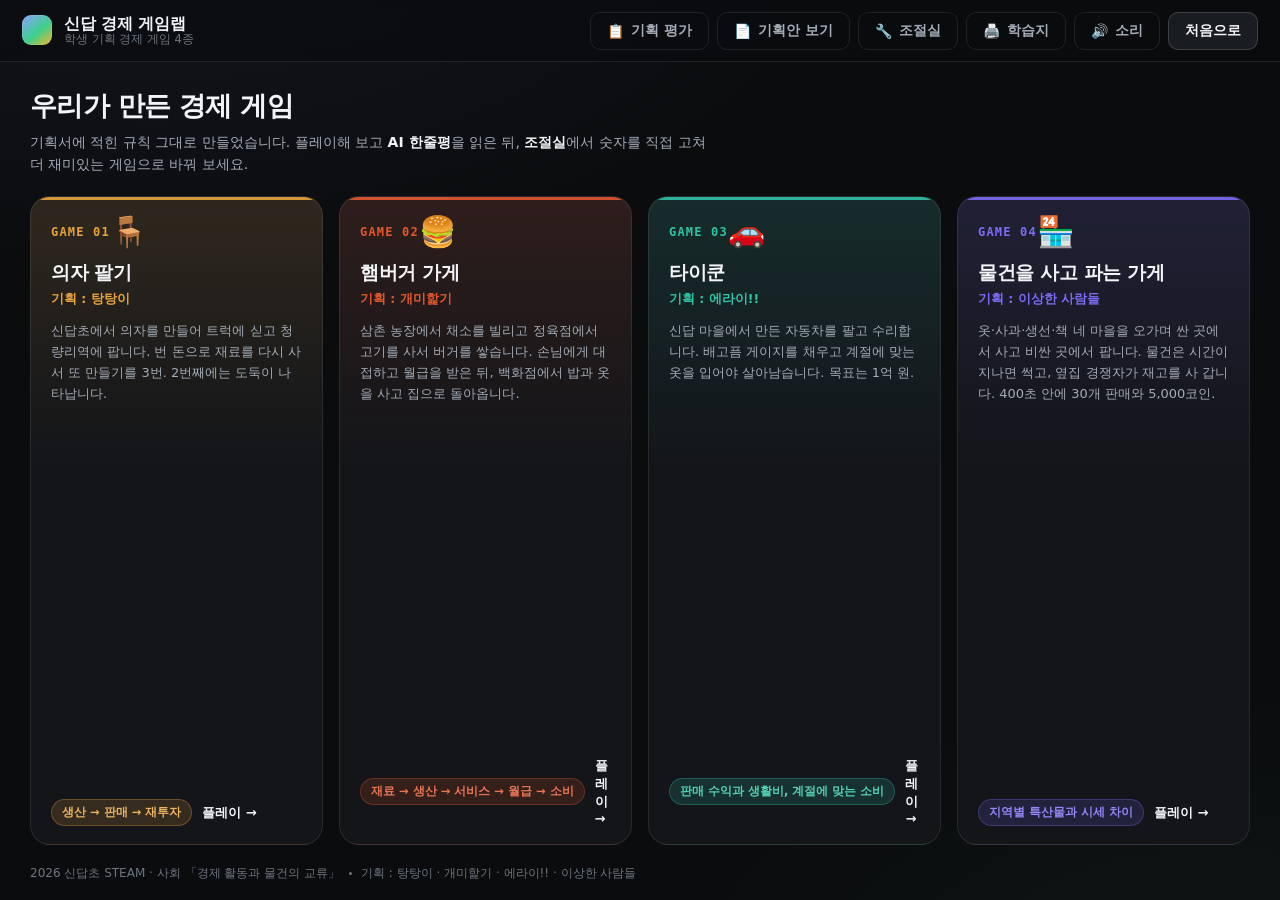
==== commit edcaeb72: "AI 기획 평가서 추가 학생 기획을 6개 항목(규칙 명확성·목표 도달성·돈의 순환·선택지·실패 가능성·경제 개념)으로 O/△/X 판정하고, 판정 근거를 실제 플레이 테스트 수치로 " ====
--- a/index.html
+++ b/index.html
@@ -28,6 +28,9 @@
     </button>
 
     <div class="topbar-right">
+      <button class="btn ghost" id="btn-review" type="button" hidden>
+        <span aria-hidden="true">📋</span> 기획 평가
+      </button>
       <button class="btn ghost" id="btn-sheet" type="button" hidden>
         <span aria-hidden="true">📄</span> 기획안 보기
       </button>
@@ -112,6 +115,22 @@
     </div>
   </div>
 
+  <!-- ── AI 기획 평가서 ───────────────────────────── -->
+  <div class="modal" id="review-modal" hidden>
+    <div class="modal-card wide" role="dialog" aria-modal="true" aria-label="AI 기획 평가서">
+      <div class="modal-head">
+        <h3 id="review-title">AI 기획 평가서</h3>
+        <div class="modal-head-actions">
+          <a class="btn ghost" id="review-print" href="review.html" target="_blank" rel="noopener">
+            <span aria-hidden="true">🖨️</span> 인쇄본
+          </a>
+          <button class="icon-btn" id="review-close" type="button" aria-label="닫기">✕</button>
+        </div>
+      </div>
+      <div class="rv-scroll" id="review-scroll"></div>
+    </div>
+  </div>
+
   <!-- ── 조절실 (밸런스 튜너) ─────────────────────── -->
   <aside class="drawer" id="tuner" hidden aria-label="조절실">
     <div class="drawer-head">
@@ -131,6 +150,7 @@
 
 </div>
 
+<script src="js/review.js"></script>
 <script src="js/core.js"></script>
 <script src="js/games/chair.js"></script>
 <script src="js/games/burger.js"></script>
--- a/css/style.css
+++ b/css/style.css
@@ -386,6 +386,91 @@
 }
 .sheet-cap { font-size: 12px; color: var(--text-3); margin-bottom: -8px; }
 
+/* ── AI 기획 평가서 ─────────────────────────────── */
+.modal-card.wide { width: min(1060px, 96vw); }
+.modal-head-actions { display: flex; align-items: center; gap: 8px; }
+.rv-scroll { flex: 1 1 auto; overflow-y: auto; padding: 22px 26px 30px; }
+
+.rv { --c: var(--accent); }
+.rv-head { padding-bottom: 16px; border-bottom: 2px solid color-mix(in srgb, var(--c) 55%, transparent); }
+.rv-kicker {
+  font-size: 11px; font-weight: 800; letter-spacing: .14em;
+  color: var(--c); text-transform: uppercase;
+}
+.rv-head h2 {
+  margin-top: 7px; font-size: 24px; font-weight: 800; letter-spacing: -.025em;
+  display: flex; align-items: center; gap: 10px;
+}
+.rv-emoji { font-size: 26px; }
+.rv-who { margin-top: 5px; font-size: 13px; color: var(--text-3); }
+.rv-score { margin-top: 12px; display: flex; gap: 7px; }
+.rv-pill {
+  font-family: var(--mono); font-size: 12px; font-weight: 700;
+  padding: 5px 11px; border-radius: 999px; border: 1px solid var(--line-2);
+}
+.rv-pill.good { color: #8ff0c4; border-color: rgba(62,207,142,.42); background: rgba(62,207,142,.1); }
+.rv-pill.warn { color: #ffd98a; border-color: rgba(240,180,41,.42); background: rgba(240,180,41,.1); }
+.rv-pill.bad  { color: #ffb3b6; border-color: rgba(242,86,91,.42); background: rgba(242,86,91,.1); }
+
+.rv-summary {
+  margin-top: 16px; padding: 14px 16px;
+  border-radius: 12px; border: 1px solid var(--line-2); background: var(--surface-2);
+  font-size: 14.5px; line-height: 1.68;
+}
+
+.rv-sec { margin-top: 26px; }
+.rv-sec h3 {
+  font-size: 12px; font-weight: 800; letter-spacing: .1em; text-transform: uppercase;
+  color: var(--text-3); padding-bottom: 9px; border-bottom: 1px solid var(--line);
+}
+.rv-lead { margin-top: 10px; font-size: 12.5px; color: var(--text-3); }
+
+.rv-table { width: 100%; border-collapse: collapse; margin-top: 12px; }
+.rv-table th {
+  font-size: 11px; font-weight: 700; letter-spacing: .05em; color: var(--text-3);
+  text-align: left; padding: 0 12px 9px; border-bottom: 1px solid var(--line);
+}
+.rv-table td { padding: 13px 12px; border-bottom: 1px solid var(--line); vertical-align: top; font-size: 13.5px; }
+.rv-table.tight td { padding: 10px 12px; }
+.rv-table tr:last-child td { border-bottom: 0; }
+.rv-mark { font-size: 19px; font-weight: 800; text-align: center; line-height: 1.2; }
+.rv-mark.good { color: var(--good); }
+.rv-mark.warn { color: var(--warn); }
+.rv-mark.bad  { color: var(--bad); }
+.rv-name { font-weight: 700; }
+.rv-name span { display: block; margin-top: 3px; font-size: 11.5px; font-weight: 500; color: var(--text-3); }
+.rv-note { color: var(--text-2); line-height: 1.65; }
+.rv-mono { font-family: var(--mono); font-size: 12.5px; color: var(--c); font-weight: 700; }
+
+.rv-bug {
+  margin-top: 14px; padding: 16px 18px;
+  border-radius: 13px; border: 1px solid var(--line-2); background: var(--surface-2);
+}
+.rv-bug-head { display: flex; align-items: center; gap: 10px; margin-bottom: 12px; }
+.rv-bug-head b { font-size: 15.5px; font-weight: 750; letter-spacing: -.015em; }
+.rv-lv {
+  flex: 0 0 auto;
+  font-size: 11px; font-weight: 800; padding: 4px 9px; border-radius: 6px;
+  background: rgba(242,86,91,.16); color: #ffb3b6; border: 1px solid rgba(242,86,91,.34);
+}
+.rv-lv.lv2 { background: rgba(240,180,41,.14); color: #ffd98a; border-color: rgba(240,180,41,.32); }
+.rv-row { display: flex; gap: 14px; padding: 7px 0; }
+.rv-k {
+  flex: 0 0 128px; font-size: 11.5px; font-weight: 700; color: var(--text-3);
+  padding-top: 2px;
+}
+.rv-v { flex: 1 1 auto; font-size: 13.5px; line-height: 1.66; color: var(--text-2); }
+.rv-fix { display: flex; gap: 14px; margin-top: 10px; padding-top: 12px; border-top: 1px solid var(--line); }
+.rv-fix ol { margin: 0; padding-left: 20px; flex: 1 1 auto; }
+.rv-fix li { font-size: 13.5px; line-height: 1.66; color: var(--text); margin-bottom: 8px; }
+.rv-fix li:last-child { margin-bottom: 0; }
+.rv-fix li::marker { color: var(--c); font-weight: 700; }
+
+@media (max-width: 900px) {
+  .rv-row, .rv-fix { flex-direction: column; gap: 5px; }
+  .rv-k { flex: none; }
+}
+
 /* ── 조절실 드로어 ──────────────────────────────── */
 .drawer {
   position: fixed; top: 0; right: 0; bottom: 0; z-index: 80;
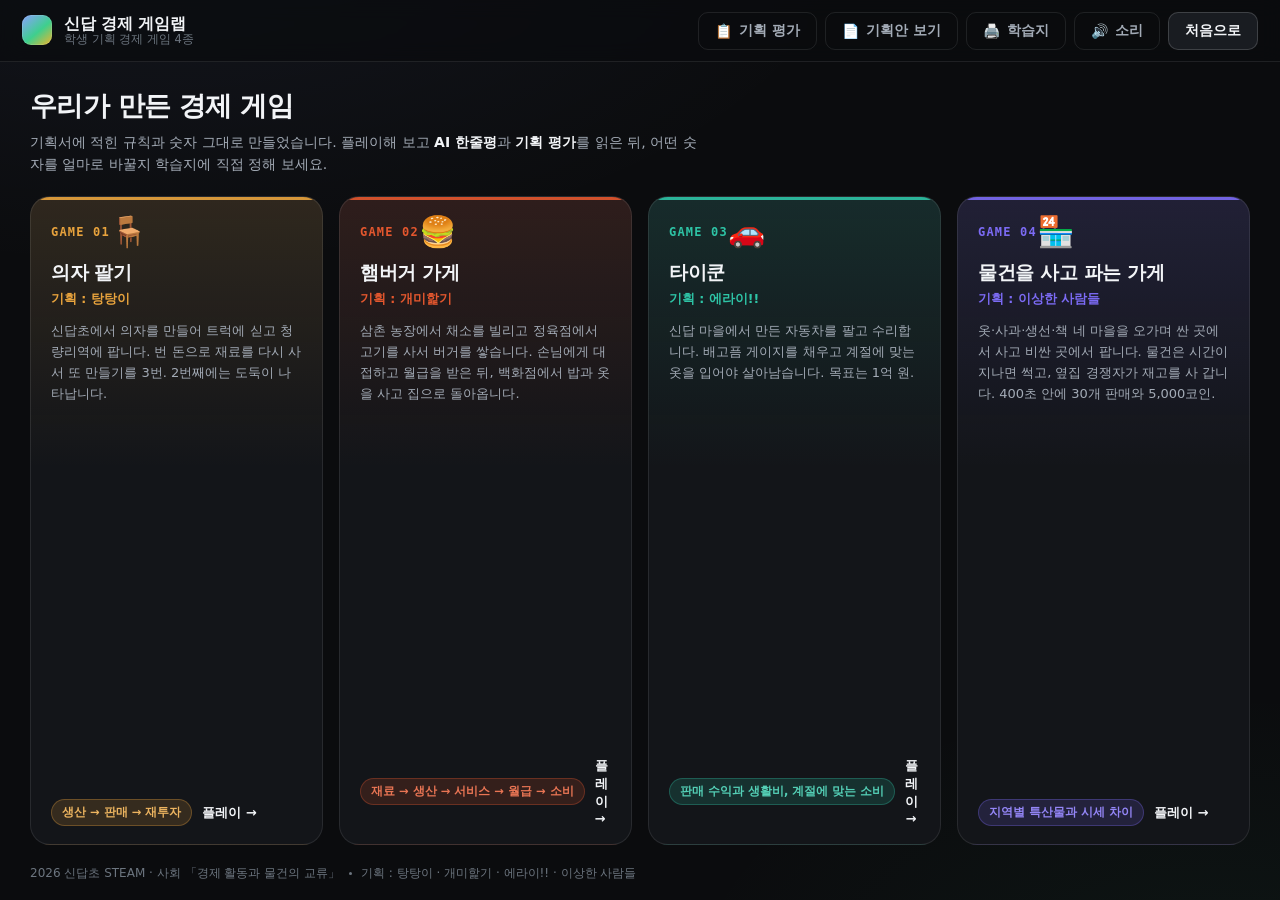
==== commit be0c61e8: "조절실(밸런스 슬라이더) 제거 — 값은 기획 학생이 정한다 학생이 만든 게임은 그 게임을 기획한 학생이 정한 값 하나로만 돌아가야 한다고 판단했다. 언제든 슬라이더로 만질 수 있으" ====
--- a/index.html
+++ b/index.html
@@ -6,7 +6,7 @@
 <title>신답 경제 게임랩 — 학생 기획 경제 게임 4종</title>
 <meta name="description" content="초등학생이 직접 기획한 경제 게임 4종을 플레이하고, AI 한줄평을 보며 게임 밸런스를 직접 고쳐보는 STEAM 수업용 웹앱.">
 <meta property="og:title" content="신답 경제 게임랩">
-<meta property="og:description" content="학생이 기획한 경제 게임 4종 · AI 한줄평 · 밸런스 조절실">
+<meta property="og:description" content="학생이 기획한 경제 게임 4종 · AI 한줄평 · 기획 평가서">
 <meta property="og:type" content="website">
 <meta property="og:image" content="og.png">
 <link rel="icon" href="favicon.svg" type="image/svg+xml">
@@ -34,9 +34,12 @@
       <button class="btn ghost" id="btn-sheet" type="button" hidden>
         <span aria-hidden="true">📄</span> 기획안 보기
       </button>
+      <!-- 조절실(밸런스 슬라이더) 보류 — 초4에게는 만질 숫자가 너무 많음.
+           값은 기획 학생이 학습지에서 정하는 흐름으로 대체했습니다.
       <button class="btn ghost" id="btn-tuner" type="button" hidden>
         <span aria-hidden="true">🔧</span> 조절실
       </button>
+      -->
       <a class="btn ghost" id="btn-worksheet" href="worksheet.html" target="_blank" rel="noopener">
         <span aria-hidden="true">🖨️</span> 학습지
       </a>
@@ -51,8 +54,8 @@
   <main id="view-dashboard" class="view">
     <div class="dash-head">
       <h1>우리가 만든 경제 게임</h1>
-      <p>기획서에 적힌 규칙 그대로 만들었습니다. 플레이해 보고 <b>AI 한줄평</b>을 읽은 뒤,
-         <b>조절실</b>에서 숫자를 직접 고쳐 더 재미있는 게임으로 바꿔 보세요.</p>
+      <p>기획서에 적힌 규칙과 숫자 그대로 만들었습니다. 플레이해 보고 <b>AI 한줄평</b>과
+         <b>기획 평가</b>를 읽은 뒤, 어떤 숫자를 얼마로 바꿀지 학습지에 직접 정해 보세요.</p>
     </div>
     <div class="card-grid" id="card-grid"></div>
     <footer class="dash-foot">
@@ -131,7 +134,11 @@
     </div>
   </div>
 
-  <!-- ── 조절실 (밸런스 튜너) ─────────────────────── -->
+  <!-- ── 조절실 (밸런스 튜너) — 보류 ───────────────────
+       학생이 만든 게임은 기획 학생이 정한 값 하나로만 돌아가야 한다고 판단해서 뺐습니다.
+       값은 학습지에서 정하고, js/games/*.js 의 paramSpec 기본값에 반영해 다시 배포합니다.
+       되살리려면 아래 주석을 풀고 core.js·boot.js 의 조절실 블록도 함께 푸세요.
+
   <aside class="drawer" id="tuner" hidden aria-label="조절실">
     <div class="drawer-head">
       <div>
@@ -147,6 +154,7 @@
     </div>
   </aside>
   <div class="drawer-scrim" id="drawer-scrim" hidden></div>
+  ─────────────────────────────────────────────────── -->
 
 </div>
 
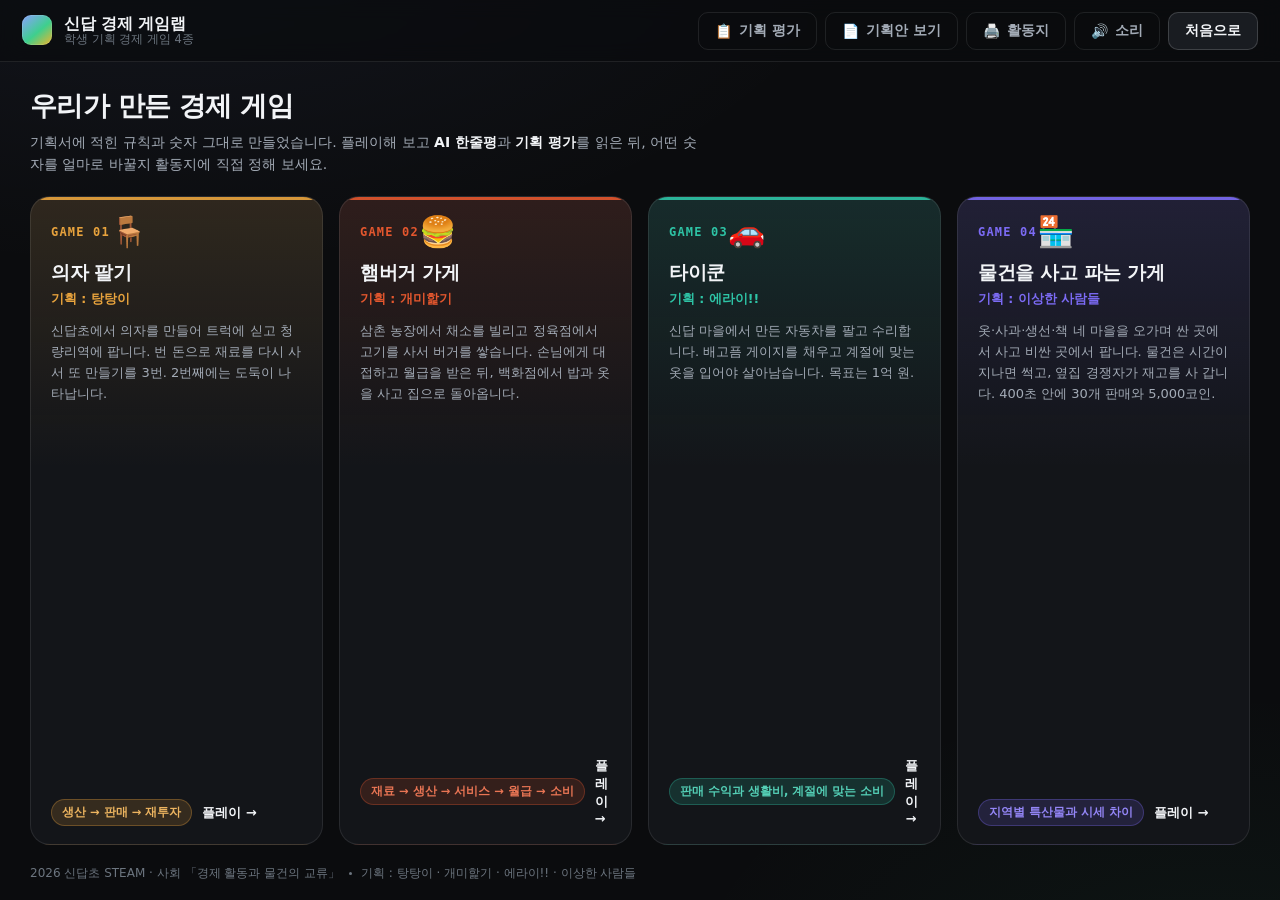
==== commit 51b72ed6: "용어 통일 : 학습지 -> 활동지 교사가 실제로 쓰는 말에 맞춘다. 13개 파일 57곳. 파일명(worksheet.html)은 그대로 두고 화면·문서 표기만 변경.  Co-Auth" ====
--- a/index.html
+++ b/index.html
@@ -35,13 +35,13 @@
         <span aria-hidden="true">📄</span> 기획안 보기
       </button>
       <!-- 조절실(밸런스 슬라이더) 보류 — 초4에게는 만질 숫자가 너무 많음.
-           값은 기획 학생이 학습지에서 정하는 흐름으로 대체했습니다.
+           값은 기획 학생이 활동지에서 정하는 흐름으로 대체했습니다.
       <button class="btn ghost" id="btn-tuner" type="button" hidden>
         <span aria-hidden="true">🔧</span> 조절실
       </button>
       -->
       <a class="btn ghost" id="btn-worksheet" href="worksheet.html" target="_blank" rel="noopener">
-        <span aria-hidden="true">🖨️</span> 학습지
+        <span aria-hidden="true">🖨️</span> 활동지
       </a>
       <button class="btn ghost" id="btn-sound" type="button" aria-pressed="true">
         <span aria-hidden="true">🔊</span> 소리
@@ -55,7 +55,7 @@
     <div class="dash-head">
       <h1>우리가 만든 경제 게임</h1>
       <p>기획서에 적힌 규칙과 숫자 그대로 만들었습니다. 플레이해 보고 <b>AI 한줄평</b>과
-         <b>기획 평가</b>를 읽은 뒤, 어떤 숫자를 얼마로 바꿀지 학습지에 직접 정해 보세요.</p>
+         <b>기획 평가</b>를 읽은 뒤, 어떤 숫자를 얼마로 바꿀지 활동지에 직접 정해 보세요.</p>
     </div>
     <div class="card-grid" id="card-grid"></div>
     <footer class="dash-foot">
@@ -136,7 +136,7 @@
 
   <!-- ── 조절실 (밸런스 튜너) — 보류 ───────────────────
        학생이 만든 게임은 기획 학생이 정한 값 하나로만 돌아가야 한다고 판단해서 뺐습니다.
-       값은 학습지에서 정하고, js/games/*.js 의 paramSpec 기본값에 반영해 다시 배포합니다.
+       값은 활동지에서 정하고, js/games/*.js 의 paramSpec 기본값에 반영해 다시 배포합니다.
        되살리려면 아래 주석을 풀고 core.js·boot.js 의 조절실 블록도 함께 푸세요.
 
   <aside class="drawer" id="tuner" hidden aria-label="조절실">
